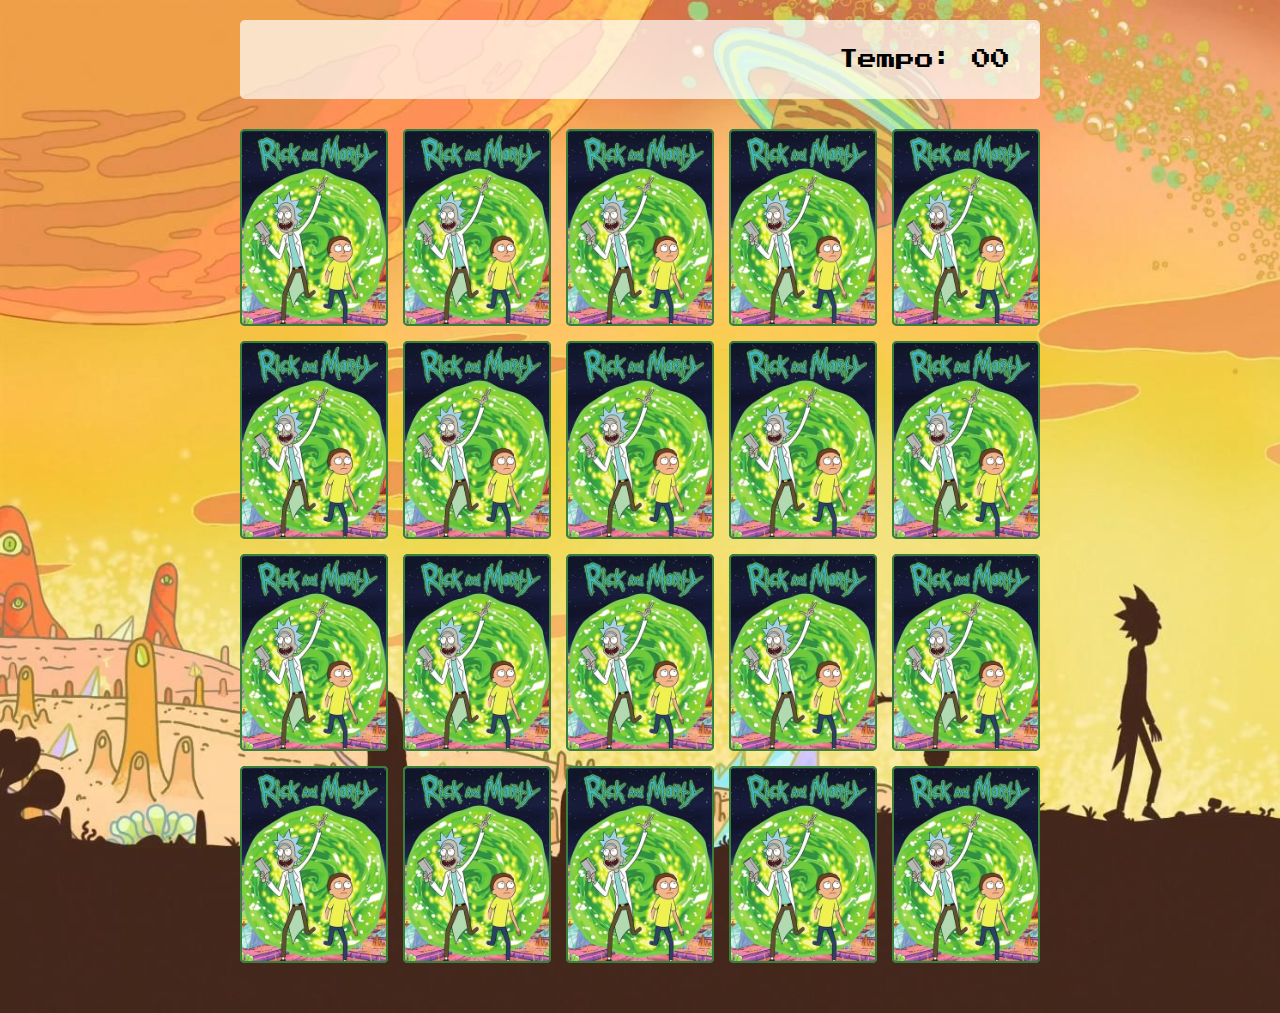
==== pages/game.html @ 0b5673ba "ATT" ====
<!DOCTYPE html>
<html lang="pt-br">
<head>
  <meta charset="UTF-8">
  <meta http-equiv="X-UA-Compatible" content="IE=edge">
  <meta name="viewport" content="width=device-width, initial-scale=1.0">
  <link rel="stylesheet" href="../css/reset.css">
  <link rel="stylesheet" href="../css/game.css">

  <script defer src="../js/game.js"></script>
  <title>Memory Game</title>
</head>
<body>
  <main>
    <header>
      <span class="player"></span>
      <span>Tempo: <span class="timer">00</span></span>
    </header>
    <div class="grid"></div>
  </main>  
</body>
</html>
---- css/game.css ----
main {
  display: flex;
  flex-direction: column;
  width: 100%;
  background-image: url(../images/bg.jpg);
  background-size: cover;
  min-height: 100vh;
  align-items: center;
  justify-content: center;
  padding: 20px 20px 50px;
}

header {
  display: flex;
  align-items: center;
  justify-content: space-between;
  background-color: rgba(255, 255, 255, 0.7);
  font-size: 1.2em;
  width: 100%;
  max-width: 800px;
  padding: 30px;
  margin: 0 0 30px;
  border-radius: 5px;
}

.grid {
  display: grid;
  grid-template-columns: repeat(5, 1fr);
  gap: 15px;
  width: 100%;
  max-width: 800px;
  margin: 0 auto;
}

.card {
  aspect-ratio: 3/4;
  width: 100%;
  border-radius: 5px;
  position: relative;
  transition: all 400ms ease;
  transform-style: preserve-3d;
  background-color: #ccc;
}

.face {
  width: 100%;
  height: 100%;
  position: absolute;
  background-size: cover;
  background-position: center;
  border: 2px solid #39813a;
  border-radius: 5px;
  transition: all 400ms ease;
}

.front {
  transform: rotateY(180deg);
}

.back {
  background-image: url("../images/back.png");
  backface-visibility: hidden;
}

.reveal-card {
  transform: rotateY(180deg);
}

.disabled-card {
  filter: saturate(0);
  opacity: 0.5;
}
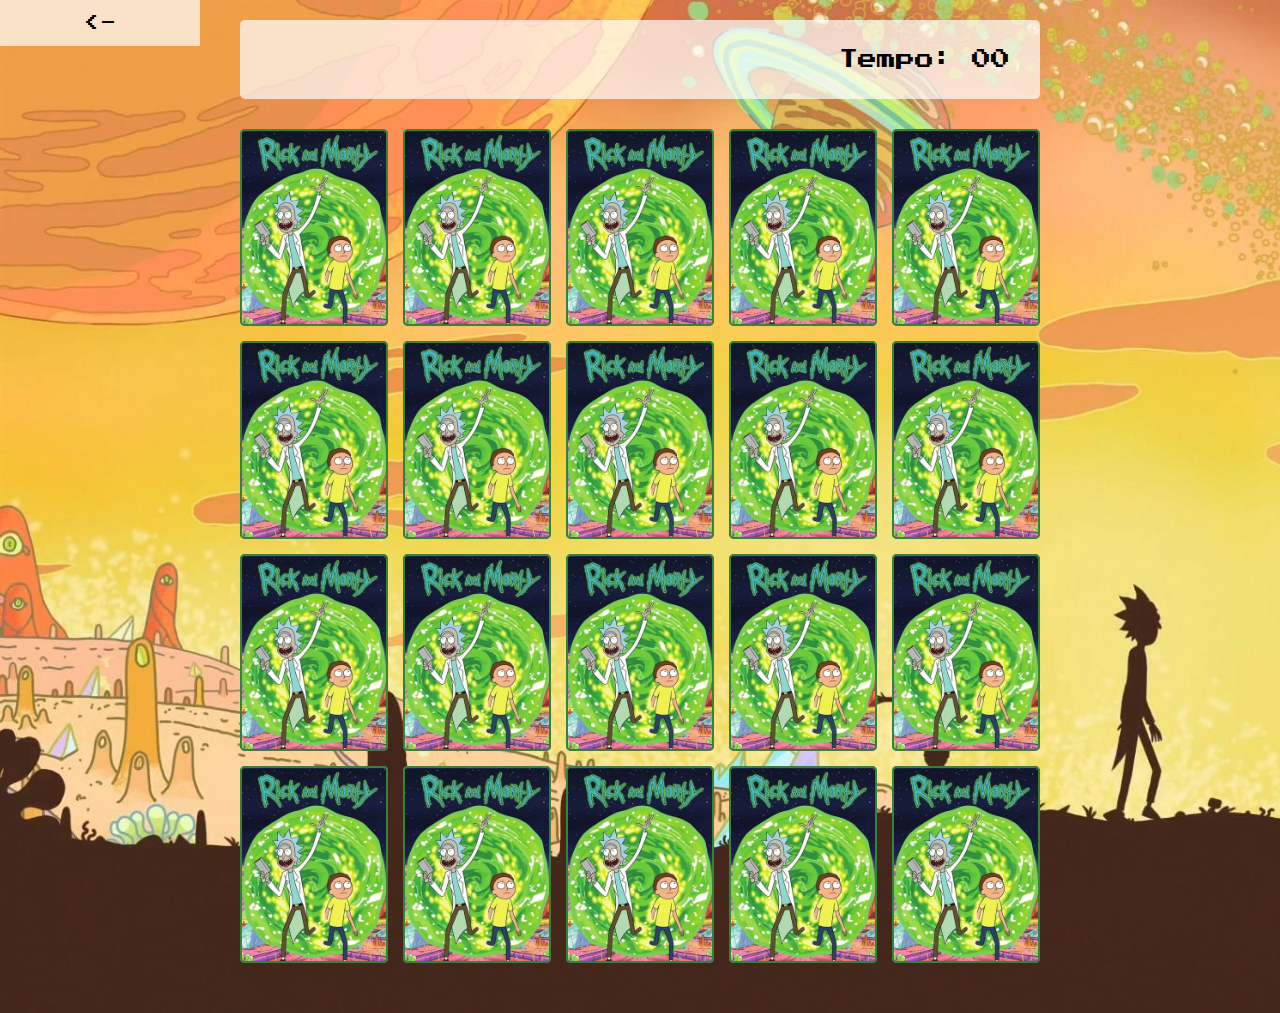
==== commit 4bc3c65c: "Att" ====
--- a/pages/game.html
+++ b/pages/game.html
@@ -6,12 +6,13 @@
   <meta name="viewport" content="width=device-width, initial-scale=1.0">
   <link rel="stylesheet" href="../css/reset.css">
   <link rel="stylesheet" href="../css/game.css">
-
+  <link rel="shortcut icon" href="../images/brain.png" type="image/x-icon">
   <script defer src="../js/game.js"></script>
   <title>Memory Game</title>
 </head>
 <body>
   <main>
+    <button class="button-menu" onclick="backMenu()"><-</button>
     <header>
       <span class="player"></span>
       <span>Tempo: <span class="timer">00</span></span>
--- a/css/game.css
+++ b/css/game.css
@@ -21,6 +21,19 @@
   padding: 30px;
   margin: 0 0 30px;
   border-radius: 5px;
+}
+
+.button-menu {
+  background-color: rgba(255, 255, 255, 0.7);
+  padding: 15px;
+  color: black;
+  cursor: pointer;
+  font-size: 1em;
+  width: 100%;
+  max-width: 200px;
+  position: absolute;
+  left: 0%;
+  top: 0%;
 }
 
 .grid {
